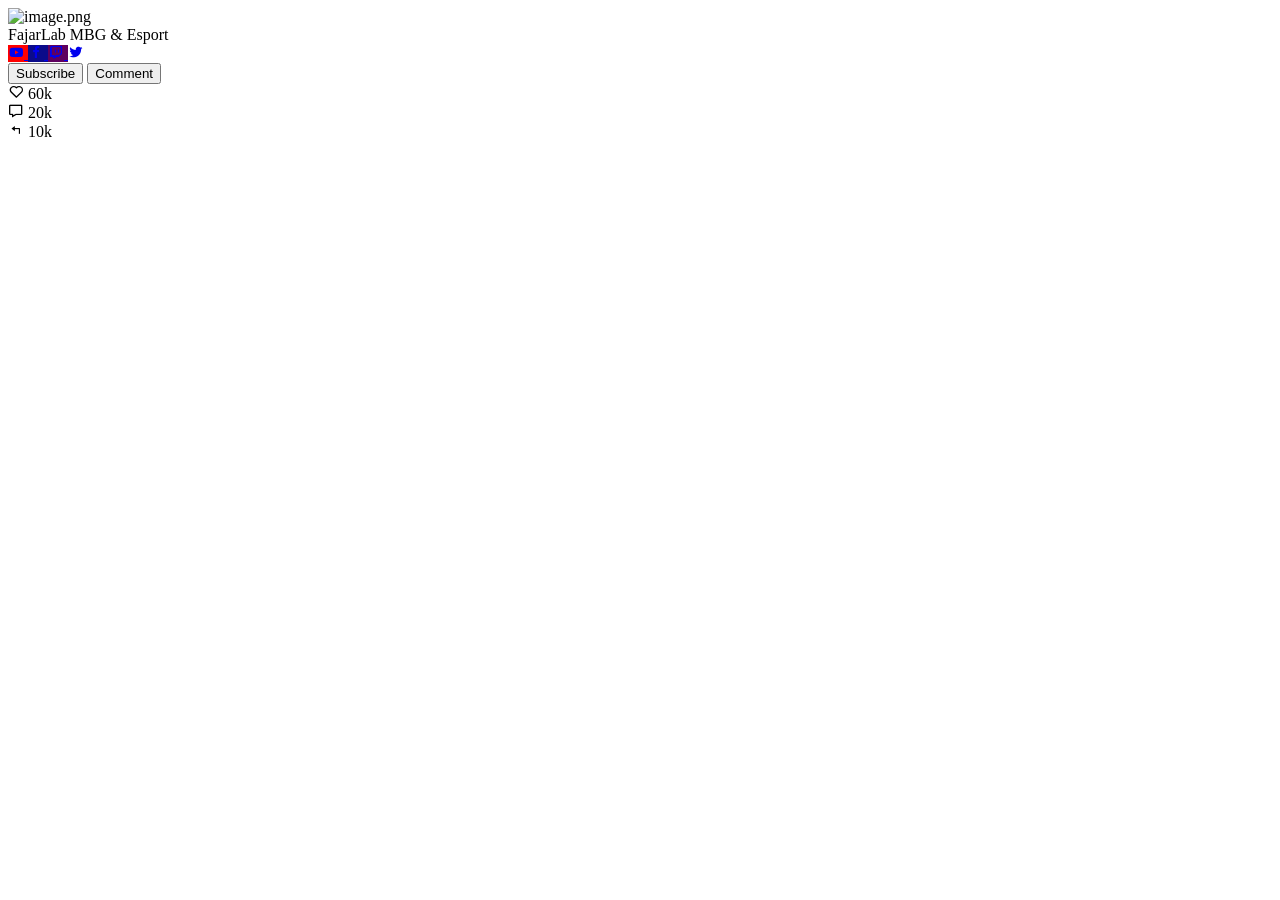
==== index.html @ bde51a73 "pindahkan indeks.html ke root" ====
<!DOCTYPE html>
<html lang="en">
<head>
    <meta charset="UTF-8">
    <meta name="viewport" content="width=device-width, initial-scale=1.0">
    <title>Profile Card UI Design</title>
    <link rel="stylesheet" href="project1.css">
    <link href='https://unpkg.com/boxicons@2.1.4/css/boxicons.min.css' rel='stylesheet'>
</head>
<body>
    
    <div class="card-box">
        <div class="image">
            <img src="/images/image.png" alt="image.png" class="profile">
        </div>
        <div class="info-orang">
            <span class="nama">FajarLab</span> <!--kenapa pake span, kenapa ga <a> atau h1/h2/h3/h4-->
            <span class="job">MBG & Esport</span>
        </div>
        <div class="media">
            <a href="#" id="youtube" style="background-color: red;" class="link"> <!--kenapa href #-->
                <i class="bx bxl-youtube" ></i>
            </a>    
            <a href="#" id="facebook" style="background-color: rgb(11, 11, 138);" class="link"> <!--kenapa href #-->
                <i class="bx bxl-facebook"></i>
            </a>    
            <a href="#" id="twitch" style="background-color: rgb(95, 0, 95);" class="link"> <!--kenapa href #-->
                <i class="bx bxl-twitch"></i>
            </a>    
            <a href="#" id="twitter" class="link"> <!--kenapa href #-->
                <i class="bx bxl-twitter"></i>
            </a>    
        </div>

        <div class="buttons">
            <button class="button"> Subscribe</button>
            <button class="button"> Comment</button>
        </div>

        <div class="analitik">
            <div class="data">
                <i class="bx bx-heart"></i>
                <span>60k</span>
            </div>
            <div class="data">
                <i class="bx bx-message"></i>
                <span>20k</span>
            </div>
            <div class="data">
                <i class="bx bx-reply"></i>
                <span>10k</span>
            </div>
        </div>
    </div>
</body>
</html>
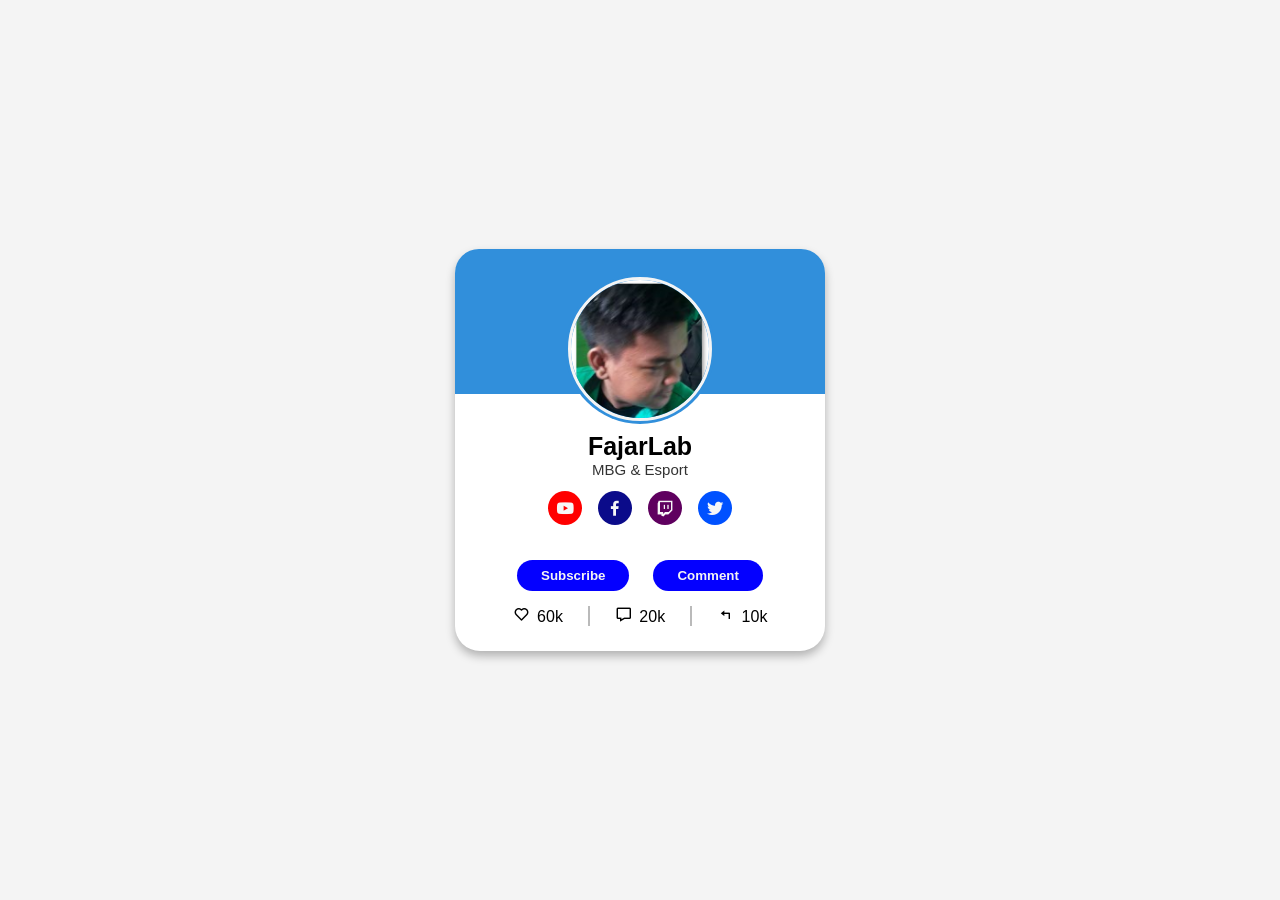
==== commit bb24e658: "lupa ganti path imagenya Updated image source path to be relative." ====
--- a/index.html
+++ b/index.html
@@ -11,7 +11,7 @@
     
     <div class="card-box">
         <div class="image">
-            <img src="/images/image.png" alt="image.png" class="profile">
+            <img src="image.png" alt="image.png" class="profile">
         </div>
         <div class="info-orang">
             <span class="nama">FajarLab</span> <!--kenapa pake span, kenapa ga <a> atau h1/h2/h3/h4-->
--- a/project1.css
+++ b/project1.css
@@ -0,0 +1,129 @@
+@import url('https://fonts.googleapis.com/css2?family=Poppins:ital,wght@0,100;0,200;0,300;0,400;0,500;0,600;0,700;0,800;0,900;1,100;1,200;1,300;1,400;1,500;1,600;1,700;1,800;1,900&display=swap');
+*{
+    margin: 0;
+    padding: 0;
+    font-family: "Poppins", sans-serif;
+    box-sizing: border-box; /*kenapa menggunakan  box sizing*/
+}
+body {
+    height: 100vh;
+    display: flex;
+    justify-content: center;
+    align-items: center;
+    background-color: #f4f4f4;
+}
+.card-box {
+    background-color: #fff;
+    max-width: 370px; /*kenapa pake px nggak yang lain?*/
+    width: 100%;
+    box-shadow: 0 5px 10px rgba(0, 0, 0, 0.274);
+    border-radius: 25px;
+    padding: 25px;
+    display: flex;
+    align-items: center;
+    flex-direction: column;
+    position: relative;
+}
+.card-box::before {
+    content: '';
+    position: absolute;
+    top: 0;
+    left: 0;
+    border-radius: 24px 24px 0 0;
+    height: 36%;
+    width: 100%;
+
+    background-color: rgb(49, 143, 219);
+    
+}
+.image {
+    position: relative; /*kenapa pake relative ga yang lain?*/
+    width: 150px;
+    height: 150px;
+    
+    border-radius: 50%;
+    padding: 3px;
+    background-color: rgb(49, 143, 219);
+    margin-bottom: 8px; /*kenapa pake margin nggak yang lain?*/
+}
+.image .profile {
+    width: 100%;
+    height: 100%;
+    object-fit: cover; /*objek fit itu apaan kenapa pake ini?*/
+    border-radius: 50%; 
+    border: 3px solid #f4f4f4 ;
+
+}
+.info-orang .nama {
+    font-size: 25px;
+    font-weight: 700;
+}
+.info-orang .job {
+    font-size: 15px;
+    font-weight: 400;
+    color: #333;
+}
+.card-box .info-orang {
+    flex-direction: column;
+    display: flex;
+    align-items: center;
+}
+.media {
+    display: flex;
+    align-items: center;
+    margin-top: 13px;
+}
+
+.media .link {
+    display: flex;
+    justify-content: center;
+    align-items: center;
+    color: #f7f7f7;
+    font-size: 20px;
+    height: 34px;
+    width: 34px;
+    border-radius: 50%;
+    margin: 0 8px;
+    background-color: rgb(0, 81, 255);
+    text-decoration: none;
+}
+
+.card-box .buttons {
+    display: flex;
+    justify-content: center;
+    align-items: center;
+    margin-top: 35px;
+}
+.buttons .button {
+    display: flex;
+    border: none;
+    border-radius: 50px;
+    background-color: #0400ff;
+    padding: 8px 24px;
+    margin: 0 12px;
+    color: #f4f4f4;
+    font-weight: 700;
+    transition: 400ms;
+    cursor: pointer;
+}
+.buttons .button:hover {
+    background-color: #0400ffdc;
+}
+
+.card-box .analitik {
+    display: flex;
+    justify-content: center;
+    align-items: center;
+    margin-top: 15px;
+}
+.analitik .data {
+    padding: 0 25px;
+    border-right: 2px solid #33333356;
+}
+.analitik .data:last-child {
+    border: none;
+}
+.data i {
+    font-size: 17px;
+    margin-right: 3px;
+}
